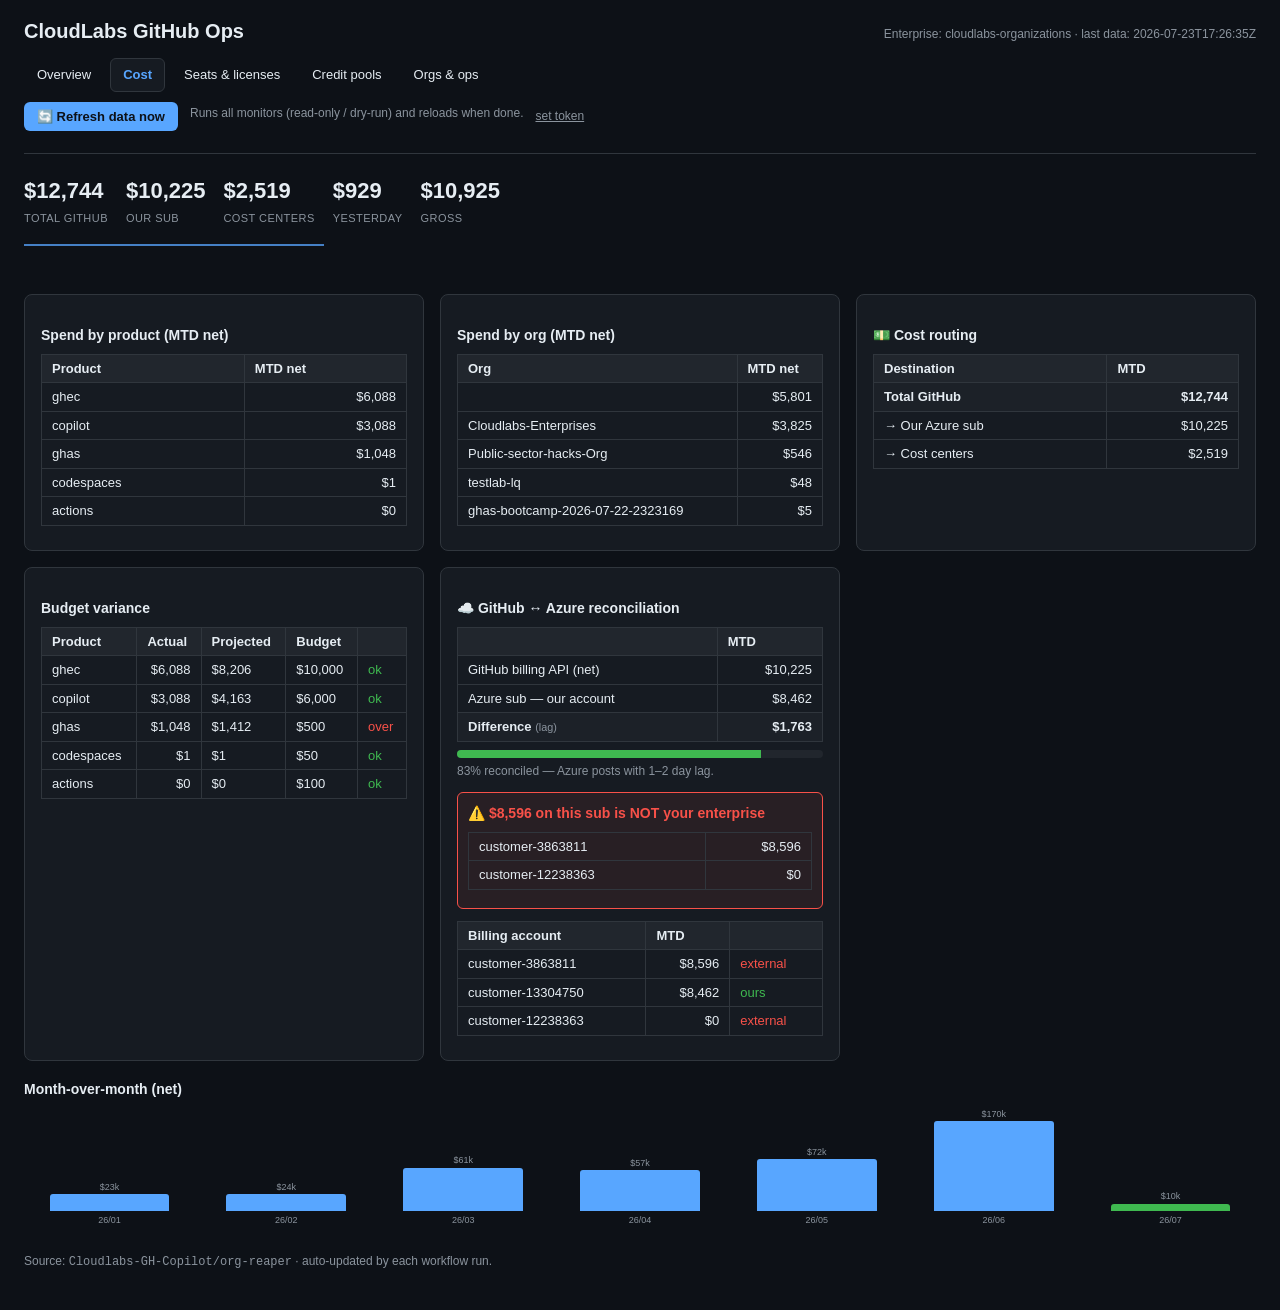
==== cost.html @ 47b4839f "dashboard sync 2026-07-23T17:26:51Z" ====
<!DOCTYPE html>
<html lang="en">
<head>
<meta charset="utf-8">
<meta name="viewport" content="width=device-width, initial-scale=1">
<title>CloudLabs GitHub Ops — Cost</title>
<link rel="stylesheet" href="assets/style.css">
</head>
<body>
<div id="nav"></div>
<div id="content">loading…</div>
<footer>Source: <code>Cloudlabs-GH-Copilot/org-reaper</code> · auto-updated by each workflow run.</footer>
<script src="assets/app.js"></script>
<script>DASH.page('cost');</script>
</body>
</html>
---- assets/style.css ----
:root { --bg:#0d1117; --card:#161b22; --border:#30363d; --fg:#e6edf3; --muted:#8b949e;
        --green:#3fb950; --yellow:#d29922; --red:#f85149; --blue:#58a6ff; }
* { box-sizing:border-box; margin:0; }
body { background:var(--bg); color:var(--fg); font:14px/1.5 -apple-system,"Segoe UI",Helvetica,Arial,sans-serif; padding:0 24px 40px; }
a { color:var(--blue); text-decoration:none; }
h1 { font-size:20px; }
h3 { font-size:14px; margin:14px 0 6px; }
.muted2 { color:var(--muted); font-size:12px; margin-bottom:6px; }
.pos { color:var(--green); } .neg { color:var(--red); } .warn { color:var(--yellow); } .ok { color:var(--green); } .alert { color:var(--red); }

/* top bar + nav */
.topbar { position:sticky; top:0; background:var(--bg); padding:16px 0 10px; border-bottom:1px solid var(--border); margin-bottom:20px; z-index:10; }
.topbar .row1 { display:flex; align-items:baseline; justify-content:space-between; flex-wrap:wrap; gap:8px; }
.sub { color:var(--muted); font-size:12px; }
nav { display:flex; gap:6px; flex-wrap:wrap; margin-top:12px; }
nav a { padding:6px 12px; border-radius:6px; font-size:13px; color:var(--fg); border:1px solid transparent; }
nav a:hover { background:var(--card); }
nav a.active { background:var(--card); border-color:var(--border); color:var(--blue); font-weight:600; }
.refreshbar { display:flex; align-items:center; gap:12px; flex-wrap:wrap; margin-top:10px; }
#refreshBtn { background:var(--blue); color:#0d1117; border:none; border-radius:6px; padding:7px 13px; font-size:13px; font-weight:600; cursor:pointer; }
#refreshBtn:disabled { opacity:.5; cursor:default; }
button.link { background:none; border:none; color:var(--muted); font-size:12px; text-decoration:underline; cursor:pointer; padding:0; }
.progress { display:flex; gap:8px; flex-wrap:wrap; width:100%; }
.pchip { font-size:12px; padding:3px 9px; border-radius:12px; border:1px solid var(--border); background:var(--card); }
.pchip.run { border-color:var(--blue); color:var(--blue); }
.pchip.done { border-color:var(--green); color:var(--green); }
.pchip.fail { border-color:var(--red); color:var(--red); }
.spin { display:inline-block; animation:sp 1s linear infinite; }
@keyframes sp { to { transform:rotate(360deg); } }

/* cards + layout */
.grid { display:grid; grid-template-columns:repeat(auto-fit,minmax(340px,1fr)); gap:16px; }
.card { background:var(--card); border:1px solid var(--border); border-radius:8px; padding:16px; overflow-x:auto; }
.card h2 { font-size:15px; margin-bottom:8px; display:flex; justify-content:space-between; align-items:baseline; }
.card h2 small { color:var(--muted); font-weight:normal; font-size:11px; }
.card h2 a { font-size:11px; font-weight:normal; }

/* stat tiles */
.stats { display:flex; gap:18px; flex-wrap:wrap; margin:6px 0 10px; }
.stat b { display:block; font-size:22px; }
.stat span { color:var(--muted); font-size:11px; text-transform:uppercase; letter-spacing:.04em; }
.krow { display:flex; gap:14px; flex-wrap:wrap; margin:10px 0 16px; }
.kpi { flex:1; min-width:150px; border:1px solid var(--border); border-radius:8px; padding:12px 14px; background:var(--bg); }
.kpi .v { font-size:24px; font-weight:600; }
.kpi .l { color:var(--muted); font-size:11px; text-transform:uppercase; letter-spacing:.04em; margin-top:2px; }
.kpi .sub2 { font-size:12px; margin-top:4px; }

/* tables */
table.cmp { border-collapse:collapse; margin:8px 0; font-size:13px; width:100%; }
table.cmp th, table.cmp td { border:1px solid var(--border); padding:4px 10px; text-align:left; }
table.cmp th { background:#21262d; }
table.cmp td.num, table.cmp td:nth-child(2) { text-align:right; font-variant-numeric:tabular-nums; }
table.cmp tr.delta td { font-weight:600; background:#1c2128; }
table.cmp small { color:var(--muted); font-weight:normal; }

/* bars */
.matchbar { height:8px; background:#21262d; border-radius:4px; overflow:hidden; margin:6px 0 4px; }
.matchfill { height:100%; background:var(--green); }
.bars { display:flex; align-items:flex-end; gap:6px; height:120px; margin:8px 0; }
.bar { flex:1; display:flex; flex-direction:column; align-items:center; justify-content:flex-end; height:100%; }
.bar .col { width:70%; background:var(--blue); border-radius:3px 3px 0 0; }
.bar.cur .col { background:var(--green); }
.bar .bl { font-size:9px; color:var(--muted); margin-top:3px; }
.bar .bv { font-size:9px; color:var(--muted); }
.spark { margin:4px 0 10px; }
.extbox { border:1px solid var(--red); border-radius:6px; padding:10px; margin:12px 0; background:rgba(248,81,73,0.08); }

/* markdown block */
.md h2,.md h3 { font-size:14px; margin:12px 0 6px; }
.md table { border-collapse:collapse; margin:8px 0; font-size:13px; }
.md th,.md td { border:1px solid var(--border); padding:4px 10px; text-align:left; }
.md th { background:#21262d; }
.md pre { background:var(--bg); border:1px solid var(--border); border-radius:6px; padding:10px; font-size:12.5px; margin:8px 0; overflow-x:auto; }
.md ul { padding-left:20px; margin:6px 0; }
footer { color:var(--muted); font-size:12px; margin-top:24px; }
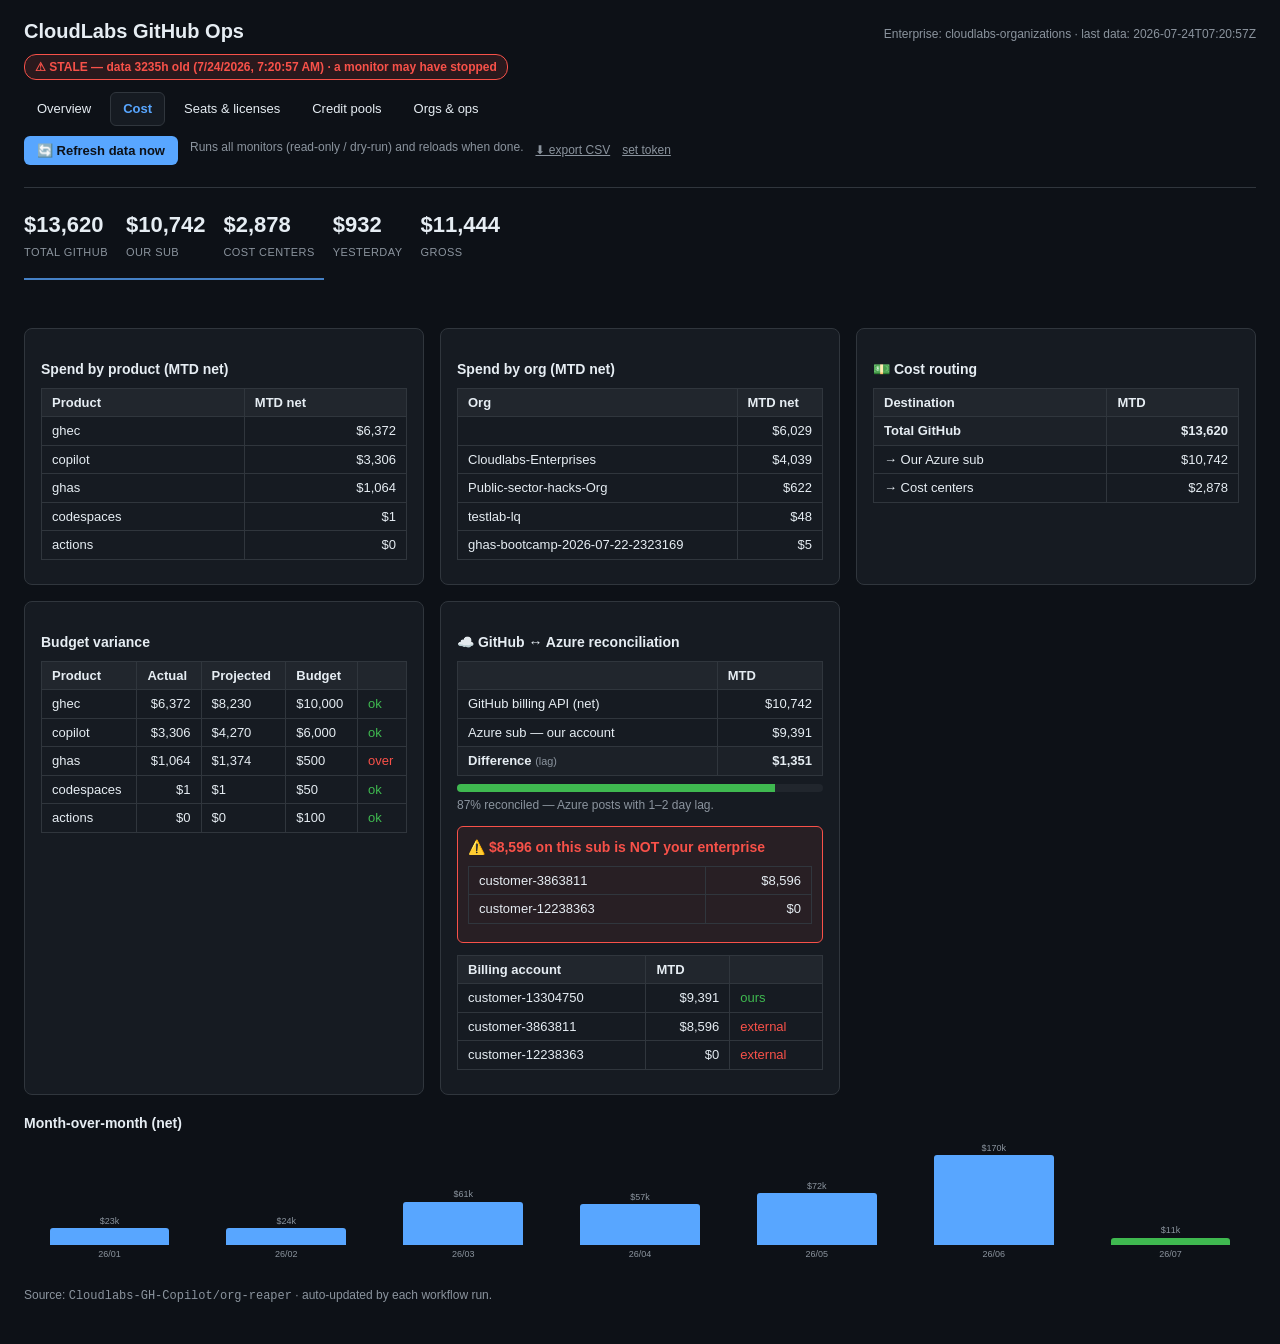
==== commit e42330a6: "dashboard sync 2026-07-24T07:24:17Z" ====
--- a/cost.html
+++ b/cost.html
@@ -10,7 +10,8 @@
 <div id="nav"></div>
 <div id="content">loading…</div>
 <footer>Source: <code>Cloudlabs-GH-Copilot/org-reaper</code> · auto-updated by each workflow run.</footer>
-<script src="assets/app.js"></script>
-<script>DASH.page('cost');</script>
+<script>
+  (function(){var s=document.createElement('script');s.src='assets/app.js?t='+Date.now();s.onload=function(){DASH.page('cost');};document.head.appendChild(s);})();
+</script>
 </body>
 </html>
--- a/assets/style.css
+++ b/assets/style.css
@@ -16,6 +16,9 @@
 nav a { padding:6px 12px; border-radius:6px; font-size:13px; color:var(--fg); border:1px solid transparent; }
 nav a:hover { background:var(--card); }
 nav a.active { background:var(--card); border-color:var(--border); color:var(--blue); font-weight:600; }
+.fresh { display:inline-block; font-size:12px; padding:3px 10px; border-radius:12px; margin-top:8px; }
+.fresh.freshN { color:var(--green); border:1px solid var(--green); background:rgba(63,185,80,0.08); }
+.fresh.staleN { color:var(--red); border:1px solid var(--red); background:rgba(248,81,73,0.12); font-weight:600; }
 .refreshbar { display:flex; align-items:center; gap:12px; flex-wrap:wrap; margin-top:10px; }
 #refreshBtn { background:var(--blue); color:#0d1117; border:none; border-radius:6px; padding:7px 13px; font-size:13px; font-weight:600; cursor:pointer; }
 #refreshBtn:disabled { opacity:.5; cursor:default; }
